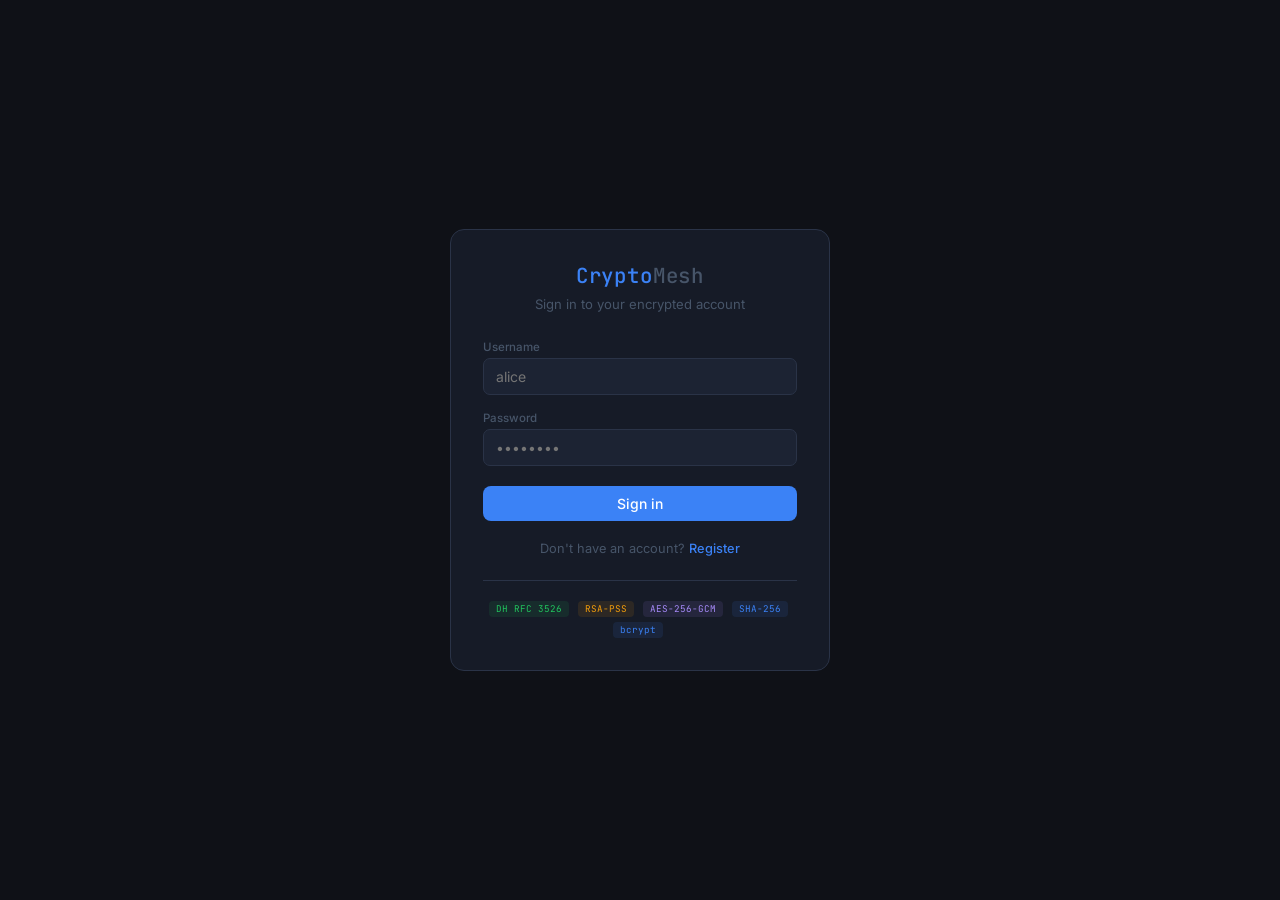
==== static/login.html @ d0db0db7 "add login and registration pages with authentication logic" ====
<!doctype html>
<html lang="en">
  <head>
    <meta charset="UTF-8" />
    <meta name="viewport" content="width=device-width, initial-scale=1.0" />
    <title>CryptoMesh — Sign in</title>
    <link rel="preconnect" href="https://fonts.googleapis.com" />
    <link
      href="https://fonts.googleapis.com/css2?family=Inter:wght@400;500;600&family=JetBrains+Mono:wght@400;500&display=swap"
      rel="stylesheet"
    />
    <link rel="stylesheet" href="/static/css/style.css" />
    <style>
      body {
        justify-content: center;
        align-items: center;
        overflow: auto;
      }
      .auth-card {
        background: var(--surface);
        border: 1px solid var(--border);
        border-radius: 14px;
        padding: 2rem;
        width: 100%;
        max-width: 380px;
      }
      .auth-card-header {
        text-align: center;
        margin-bottom: 1.75rem;
      }
      .auth-card-header .logo {
        font-size: 1.3rem;
        display: block;
        margin-bottom: 0.4rem;
      }
      .auth-card-header p {
        font-size: 0.82rem;
        color: var(--text3);
      }
      .field {
        margin-bottom: 1rem;
      }
      .field label {
        display: block;
        font-size: 0.72rem;
        color: var(--text3);
        margin-bottom: 4px;
        font-weight: 500;
      }
      .field input {
        width: 100%;
        background: var(--card);
        border: 1px solid var(--border);
        border-radius: 7px;
        color: var(--text);
        font-family: var(--sans);
        font-size: 0.875rem;
        padding: 9px 12px;
        outline: none;
        transition: border-color 0.15s;
      }
      .field input:focus {
        border-color: var(--accent);
      }
      .btn-full {
        width: 100%;
        padding: 9px;
        font-size: 0.875rem;
        border-radius: 8px;
        margin-top: 0.25rem;
      }
      .auth-footer {
        text-align: center;
        margin-top: 1.25rem;
        font-size: 0.8rem;
        color: var(--text3);
      }
      .auth-footer a {
        color: var(--accent);
        text-decoration: none;
        font-weight: 500;
      }
      .auth-footer a:hover {
        text-decoration: underline;
      }
      .alert {
        padding: 8px 12px;
        border-radius: 7px;
        font-size: 0.8rem;
        margin-bottom: 1rem;
        display: none;
      }
      .alert.show {
        display: block;
      }
      .alert-err {
        background: rgba(239, 68, 68, 0.08);
        border: 1px solid var(--red);
        color: var(--red);
      }
      .crypto-tags {
        display: flex;
        flex-wrap: wrap;
        gap: 5px;
        justify-content: center;
        margin-top: 1.5rem;
        padding-top: 1.25rem;
        border-top: 1px solid var(--border);
      }
      .tag {
        display: inline-block;
        font-family: var(--mono);
        font-size: 0.58rem;
        padding: 2px 7px;
        border-radius: 4px;
      }
      .tag-dh {
        background: rgba(34, 197, 94, 0.1);
        color: var(--green);
      }
      .tag-enc {
        background: rgba(167, 139, 250, 0.1);
        color: var(--purple);
      }
      .tag-sig {
        background: rgba(245, 158, 11, 0.1);
        color: var(--amber);
      }
      .tag-kdf {
        background: rgba(59, 130, 246, 0.1);
        color: var(--accent);
      }
    </style>
  </head>
  <body>
    <div class="auth-card">
      <div class="auth-card-header">
        <span class="logo">Crypto<em>Mesh</em></span>
        <p>Sign in to your encrypted account</p>
      </div>

      <div class="alert alert-err" id="err"></div>

      <div class="field">
        <label>Username</label>
        <input
          type="text"
          id="username"
          placeholder="alice"
          autocomplete="username"
        />
      </div>
      <div class="field">
        <label>Password</label>
        <input
          type="password"
          id="password"
          placeholder="••••••••"
          autocomplete="current-password"
          onkeydown="if (event.key === 'Enter') doLogin();"
        />
      </div>

      <button class="btn btn-blue btn-full" onclick="doLogin()">Sign in</button>

      <div class="auth-footer">
        Don't have an account? <a href="/register">Register</a>
      </div>

      <div class="crypto-tags">
        <span class="tag tag-dh">DH RFC 3526</span>
        <span class="tag tag-sig">RSA-PSS</span>
        <span class="tag tag-enc">AES-256-GCM</span>
        <span class="tag tag-kdf">SHA-256</span>
        <span class="tag tag-kdf">bcrypt</span>
      </div>
    </div>

    <script>
      async function doLogin() {
        const username = document.getElementById("username").value.trim();
        const password = document.getElementById("password").value;
        const err = document.getElementById("err");
        err.classList.remove("show");

        if (!username || !password) {
          err.textContent = "Please fill in all fields.";
          err.classList.add("show");
          return;
        }

        try {
          const r = await fetch("/api/login", {
            method: "POST",
            headers: { "Content-Type": "application/json" },
            body: JSON.stringify({ username, password }),
          });
          const d = await r.json();
          if (!r.ok) {
            err.textContent = d.error || "Login failed.";
            err.classList.add("show");
            return;
          }
          // Store credentials in sessionStorage for the chat page
          sessionStorage.setItem("cm_user", username);
          sessionStorage.setItem("cm_pass", password);
          window.location.href = "/";
        } catch (e) {
          err.textContent = "Cannot reach server.";
          err.classList.add("show");
        }
      }
    </script>
  </body>
</html>
---- static/css/style.css ----
*,
*::before,
*::after {
  box-sizing: border-box;
  margin: 0;
  padding: 0;
}

:root {
  --bg: #0f1117;
  --surface: #161b27;
  --card: #1c2333;
  --border: #2a3347;
  --border2: #364057;
  --accent: #3b82f6;
  --accent-dim: #1e3a5f;
  --green: #22c55e;
  --green-dim: #14532d;
  --amber: #f59e0b;
  --red: #ef4444;
  --purple: #a78bfa;
  --purple-dim: #3b1f6e;
  --text: #e2e8f0;
  --text2: #94a3b8;
  --text3: #475569;
  --mono: "JetBrains Mono", monospace;
  --sans: "Inter", sans-serif;
  --radius: 10px;
}

body {
  font-family: var(--sans);
  background: var(--bg);
  color: var(--text);
  height: 100vh;
  display: flex;
  flex-direction: column;
  overflow: hidden;
}

/* ── top bar ── */
.topbar {
  display: flex;
  align-items: center;
  justify-content: space-between;
  padding: 0 1rem;
  height: 52px;
  border-bottom: 1px solid var(--border);
  background: var(--surface);
  flex-shrink: 0;
}
.logo {
  font-family: var(--mono);
  font-size: 1rem;
  font-weight: 500;
  color: var(--accent);
  letter-spacing: 0.04em;
}
.logo em {
  color: var(--text3);
  font-style: normal;
}

.auth-area {
  display: flex;
  gap: 8px;
  align-items: center;
}
.auth-area input {
  background: var(--card);
  border: 1px solid var(--border);
  border-radius: 6px;
  color: var(--text);
  font-family: var(--sans);
  font-size: 0.8rem;
  padding: 5px 10px;
  outline: none;
  width: 110px;
}
.auth-area input:focus {
  border-color: var(--accent);
}
.btn {
  padding: 5px 14px;
  border-radius: 6px;
  border: none;
  font-family: var(--sans);
  font-size: 0.8rem;
  font-weight: 500;
  cursor: pointer;
  transition: all 0.15s;
}
.btn-blue {
  background: var(--accent);
  color: #fff;
}
.btn-blue:hover {
  background: #2563eb;
}
.btn-ghost {
  background: var(--card);
  color: var(--text2);
  border: 1px solid var(--border);
}
.btn-ghost:hover {
  color: var(--text);
  border-color: var(--border2);
}
.btn:disabled {
  opacity: 0.4;
  cursor: not-allowed;
}

.user-badge {
  font-family: var(--mono);
  font-size: 0.72rem;
  padding: 4px 10px;
  border-radius: 20px;
  background: var(--accent-dim);
  color: var(--accent);
  border: 1px solid var(--accent);
  display: none;
}

/* ── shell ── */
.shell {
  flex: 1;
  display: flex;
  overflow: hidden;
}

/* ── left sidebar: user list ── */
.sidebar {
  width: 220px;
  border-right: 1px solid var(--border);
  display: flex;
  flex-direction: column;
  background: var(--surface);
  flex-shrink: 0;
}
.sidebar-header {
  padding: 12px 14px;
  border-bottom: 1px solid var(--border);
}
.sidebar-header h3 {
  font-size: 0.7rem;
  font-weight: 600;
  letter-spacing: 0.1em;
  text-transform: uppercase;
  color: var(--text3);
}
.user-list {
  flex: 1;
  overflow-y: auto;
  padding: 8px;
}
.user-item {
  display: flex;
  align-items: center;
  gap: 10px;
  padding: 9px 10px;
  border-radius: 8px;
  cursor: pointer;
  transition: background 0.1s;
  border: 1px solid transparent;
}
.user-item:hover {
  background: var(--card);
}
.user-item.active {
  background: var(--accent-dim);
  border-color: rgba(59, 130, 246, 0.3);
}
.user-item.active .uname {
  color: var(--accent);
}
.avatar {
  width: 34px;
  height: 34px;
  border-radius: 50%;
  display: flex;
  align-items: center;
  justify-content: center;
  font-weight: 600;
  font-size: 0.75rem;
  flex-shrink: 0;
}
.uname {
  font-size: 0.82rem;
  font-weight: 500;
}
.ustatus {
  font-size: 0.65rem;
  color: var(--text3);
}

.sidebar-footer {
  padding: 10px;
  border-top: 1px solid var(--border);
}
.new-user-btn {
  width: 100%;
  padding: 7px;
  border: 1px dashed var(--border2);
  border-radius: 8px;
  background: none;
  color: var(--text3);
  font-size: 0.78rem;
  cursor: pointer;
  transition: all 0.15s;
}
.new-user-btn:hover {
  color: var(--text);
  border-color: var(--accent);
}

/* ── chat area ── */
.chat-area {
  flex: 1;
  display: flex;
  flex-direction: column;
  overflow: hidden;
}

.chat-header {
  padding: 12px 16px;
  border-bottom: 1px solid var(--border);
  display: flex;
  align-items: center;
  justify-content: space-between;
  background: var(--surface);
  flex-shrink: 0;
}
.chat-title {
  font-size: 0.9rem;
  font-weight: 600;
}
.chat-subtitle {
  font-size: 0.7rem;
  color: var(--text3);
  margin-top: 2px;
  font-family: var(--mono);
}

.btn-inspector {
  display: flex;
  align-items: center;
  gap: 6px;
  padding: 6px 12px;
  border-radius: 6px;
  border: 1px solid var(--purple);
  background: var(--purple-dim);
  color: var(--purple);
  font-size: 0.75rem;
  font-weight: 500;
  cursor: pointer;
  transition: all 0.15s;
}
.btn-inspector:hover {
  background: rgba(167, 139, 250, 0.2);
}
.btn-inspector .dot {
  width: 6px;
  height: 6px;
  border-radius: 50%;
  background: var(--purple);
}

.messages {
  flex: 1;
  overflow-y: auto;
  padding: 16px;
  display: flex;
  flex-direction: column;
  gap: 10px;
}

/* ── message bubbles ── */
.msg-row {
  display: flex;
  gap: 8px;
  max-width: 75%;
}
.msg-row.sent {
  align-self: flex-end;
  flex-direction: row-reverse;
}
.msg-row.received {
  align-self: flex-start;
}

.bubble-avatar {
  width: 28px;
  height: 28px;
  border-radius: 50%;
  font-size: 0.65rem;
  font-weight: 600;
  display: flex;
  align-items: center;
  justify-content: center;
  flex-shrink: 0;
  align-self: flex-end;
}

.bubble-wrap {
  display: flex;
  flex-direction: column;
  gap: 3px;
}
.msg-row.sent .bubble-wrap {
  align-items: flex-end;
}

.bubble {
  padding: 9px 13px;
  border-radius: 16px;
  font-size: 0.875rem;
  line-height: 1.5;
  position: relative;
  cursor: pointer;
  transition: opacity 0.15s;
}
.bubble:hover {
  opacity: 0.9;
}
.msg-row.sent .bubble {
  background: var(--accent);
  color: #fff;
  border-bottom-right-radius: 4px;
}
.msg-row.received .bubble {
  background: var(--card);
  color: var(--text);
  border: 1px solid var(--border);
  border-bottom-left-radius: 4px;
}

.bubble-meta {
  display: flex;
  align-items: center;
  gap: 6px;
}
.bubble-time {
  font-size: 0.62rem;
  color: var(--text3);
}
.sig-ok {
  font-size: 0.6rem;
  color: var(--green);
  font-family: var(--mono);
}
.sig-bad {
  font-size: 0.6rem;
  color: var(--red);
  font-family: var(--mono);
}
.crypto-hint {
  font-size: 0.6rem;
  color: var(--text3);
  font-family: var(--mono);
}

/* ── compose ── */
.compose {
  padding: 12px 16px;
  border-top: 1px solid var(--border);
  display: flex;
  gap: 8px;
  align-items: flex-end;
  background: var(--surface);
  flex-shrink: 0;
}
.compose textarea {
  flex: 1;
  background: var(--card);
  border: 1px solid var(--border);
  border-radius: 10px;
  color: var(--text);
  font-family: var(--sans);
  font-size: 0.875rem;
  padding: 9px 12px;
  outline: none;
  resize: none;
  min-height: 40px;
  max-height: 120px;
  line-height: 1.5;
}
.compose textarea:focus {
  border-color: var(--accent);
}
.compose textarea::placeholder {
  color: var(--text3);
}
.btn-send {
  width: 38px;
  height: 38px;
  border-radius: 8px;
  border: none;
  background: var(--accent);
  color: #fff;
  cursor: pointer;
  font-size: 1.1rem;
  display: flex;
  align-items: center;
  justify-content: center;
  transition: background 0.15s;
  flex-shrink: 0;
}
.btn-send:hover {
  background: #2563eb;
}
.btn-send:disabled {
  background: var(--border);
  cursor: not-allowed;
}

.empty-chat {
  flex: 1;
  display: flex;
  flex-direction: column;
  align-items: center;
  justify-content: center;
  gap: 8px;
  color: var(--text3);
}
.empty-chat .icon {
  font-size: 2.5rem;
}
.empty-chat p {
  font-size: 0.875rem;
}

/* ── inspector panel ── */
.inspector {
  width: 340px;
  border-left: 1px solid var(--border);
  background: var(--surface);
  display: flex;
  flex-direction: column;
  overflow: hidden;
  transition: width 0.2s ease;
}
.inspector.hidden {
  width: 0;
  overflow: hidden;
  border: none;
}

.inspector-header {
  padding: 12px 14px;
  border-bottom: 1px solid var(--border);
  display: flex;
  align-items: center;
  justify-content: space-between;
  flex-shrink: 0;
}
.inspector-header h3 {
  font-size: 0.78rem;
  font-weight: 600;
  color: var(--purple);
  letter-spacing: 0.06em;
  text-transform: uppercase;
}
.btn-close-inspector {
  background: none;
  border: none;
  color: var(--text3);
  cursor: pointer;
  font-size: 1rem;
  padding: 2px 4px;
  border-radius: 4px;
}
.btn-close-inspector:hover {
  color: var(--text);
  background: var(--card);
}

.inspector-body {
  flex: 1;
  overflow-y: auto;
  padding: 12px;
}

.insp-placeholder {
  color: var(--text3);
  font-size: 0.8rem;
  text-align: center;
  margin-top: 2rem;
  line-height: 1.6;
}

.insp-section {
  margin-bottom: 14px;
}
.insp-label {
  font-size: 0.62rem;
  font-weight: 600;
  letter-spacing: 0.1em;
  text-transform: uppercase;
  color: var(--text3);
  margin-bottom: 6px;
}

.step-item {
  padding: 8px 10px;
  background: var(--card);
  border-radius: 7px;
  margin-bottom: 6px;
  border-left: 3px solid var(--border2);
  animation: fadeUp 0.25s ease forwards;
  opacity: 0;
}
.step-item.dh {
  border-left-color: var(--green);
}
.step-item.kdf {
  border-left-color: var(--accent);
}
.step-item.enc {
  border-left-color: var(--purple);
}
.step-item.sig {
  border-left-color: var(--amber);
}
.step-item.auth {
  border-left-color: var(--red);
}
.step-item.save {
  border-left-color: var(--text3);
}

@keyframes fadeUp {
  from {
    opacity: 0;
    transform: translateY(6px);
  }
  to {
    opacity: 1;
    transform: none;
  }
}

.step-name {
  font-size: 0.78rem;
  font-weight: 500;
  margin-bottom: 4px;
}
.step-detail {
  font-family: var(--mono);
  font-size: 0.65rem;
  color: var(--text2);
  word-break: break-all;
  line-height: 1.55;
}

.tag {
  display: inline-block;
  font-family: var(--mono);
  font-size: 0.58rem;
  padding: 1px 6px;
  border-radius: 4px;
  margin-right: 4px;
}
.tag-dh {
  background: rgba(34, 197, 94, 0.12);
  color: var(--green);
}
.tag-enc {
  background: rgba(167, 139, 250, 0.12);
  color: var(--purple);
}
.tag-sig {
  background: rgba(245, 158, 11, 0.12);
  color: var(--amber);
}
.tag-kdf {
  background: rgba(59, 130, 246, 0.12);
  color: var(--accent);
}

.algo-badge {
  font-family: var(--mono);
  font-size: 0.65rem;
  padding: 5px 9px;
  background: var(--card);
  border: 1px solid var(--border);
  border-radius: 6px;
  color: var(--text2);
  word-break: break-all;
  line-height: 1.6;
}

/* ── register modal ── */
.modal-overlay {
  position: fixed;
  inset: 0;
  background: rgba(0, 0, 0, 0.6);
  display: flex;
  align-items: center;
  justify-content: center;
  z-index: 100;
  display: none;
}
.modal-overlay.show {
  display: flex;
}
.modal {
  background: var(--surface);
  border: 1px solid var(--border);
  border-radius: 14px;
  padding: 1.5rem;
  width: 340px;
}
.modal h3 {
  font-size: 1rem;
  font-weight: 600;
  margin-bottom: 1rem;
}
.field {
  margin-bottom: 0.85rem;
}
.field label {
  display: block;
  font-size: 0.72rem;
  color: var(--text3);
  margin-bottom: 4px;
  font-weight: 500;
}
.field input {
  width: 100%;
  background: var(--card);
  border: 1px solid var(--border);
  border-radius: 7px;
  color: var(--text);
  font-family: var(--sans);
  font-size: 0.85rem;
  padding: 7px 11px;
  outline: none;
}
.field input:focus {
  border-color: var(--accent);
}
.modal-actions {
  display: flex;
  gap: 8px;
  margin-top: 1.1rem;
}
.alert {
  padding: 7px 10px;
  border-radius: 6px;
  font-size: 0.78rem;
  margin-bottom: 0.75rem;
  display: none;
}
.alert.show {
  display: block;
}
.alert-err {
  background: rgba(239, 68, 68, 0.1);
  border: 1px solid var(--red);
  color: var(--red);
}
.alert-ok {
  background: rgba(34, 197, 94, 0.1);
  border: 1px solid var(--green);
  color: var(--green);
}

/* scrollbar */
::-webkit-scrollbar {
  width: 5px;
}
::-webkit-scrollbar-track {
  background: transparent;
}
::-webkit-scrollbar-thumb {
  background: var(--border2);
  border-radius: 4px;
}
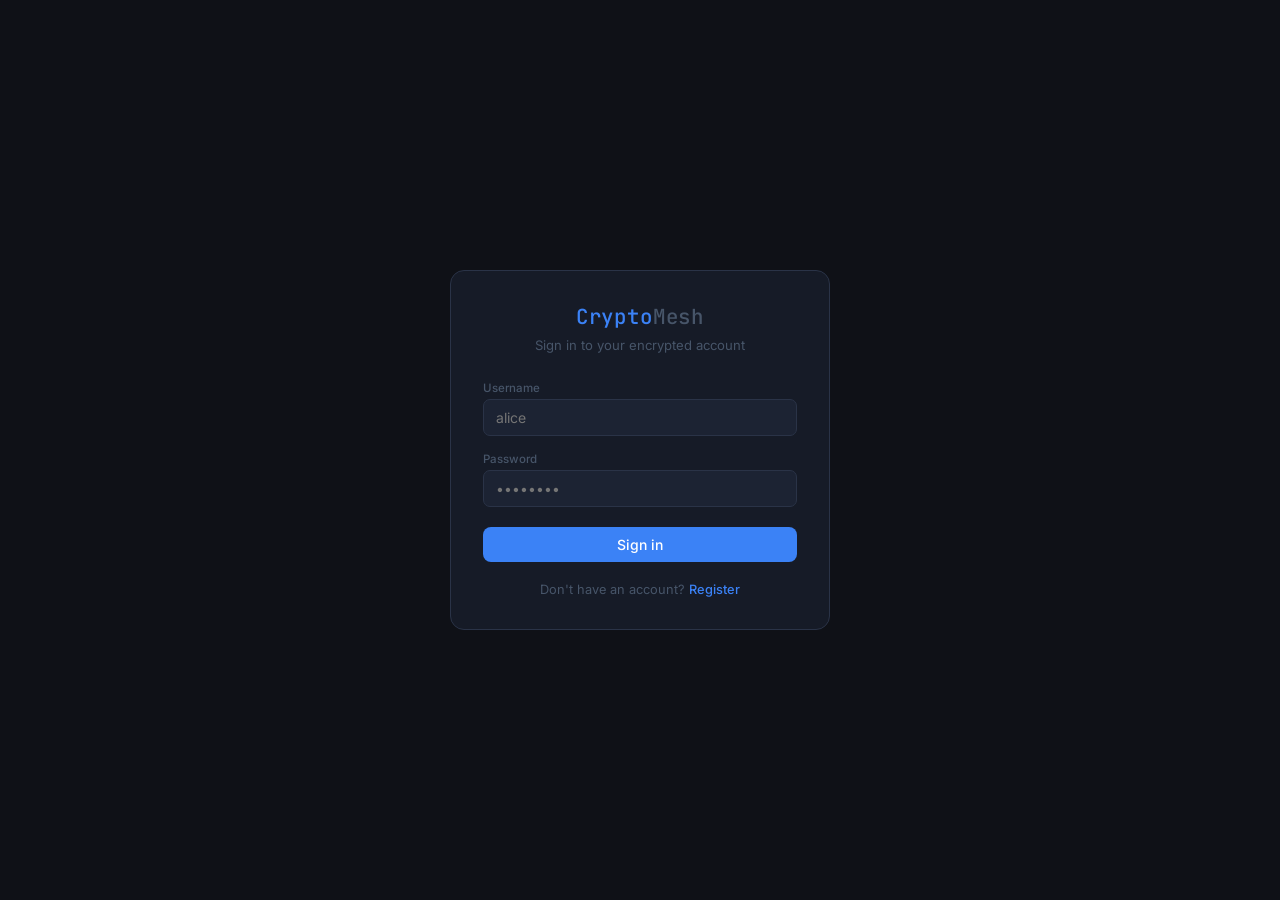
==== commit 4a6a3961: "Remove unused crypto tags from login and register pages; clean up CSS structure" ====
--- a/static/login.html
+++ b/static/login.html
@@ -98,15 +98,7 @@
         border: 1px solid var(--red);
         color: var(--red);
       }
-      .crypto-tags {
-        display: flex;
-        flex-wrap: wrap;
-        gap: 5px;
-        justify-content: center;
-        margin-top: 1.5rem;
-        padding-top: 1.25rem;
-        border-top: 1px solid var(--border);
-      }
+
       .tag {
         display: inline-block;
         font-family: var(--mono);
@@ -166,14 +158,6 @@
       <div class="auth-footer">
         Don't have an account? <a href="/register">Register</a>
       </div>
-
-      <div class="crypto-tags">
-        <span class="tag tag-dh">DH RFC 3526</span>
-        <span class="tag tag-sig">RSA-PSS</span>
-        <span class="tag tag-enc">AES-256-GCM</span>
-        <span class="tag tag-kdf">SHA-256</span>
-        <span class="tag tag-kdf">bcrypt</span>
-      </div>
     </div>
 
     <script>
--- a/static/css/style.css
+++ b/static/css/style.css
@@ -194,10 +194,6 @@
   color: var(--text3);
 }
 
-.sidebar-footer {
-  padding: 10px;
-  border-top: 1px solid var(--border);
-}
 .new-user-btn {
   width: 100%;
   padding: 7px;
@@ -234,12 +230,6 @@
 .chat-title {
   font-size: 0.9rem;
   font-weight: 600;
-}
-.chat-subtitle {
-  font-size: 0.7rem;
-  color: var(--text3);
-  margin-top: 2px;
-  font-family: var(--mono);
 }
 
 .btn-inspector {
@@ -677,3 +667,33 @@
   background: var(--border2);
   border-radius: 4px;
 }
+/* ===============================
+   Unread Badge
+================================== */
+
+.unread-badge {
+
+    min-width: 22px;
+    height: 22px;
+
+    border-radius: 50%;
+
+    background: #ef4444;
+
+    color: white;
+
+    display: flex;
+
+    justify-content: center;
+
+    align-items: center;
+
+    font-size: 12px;
+
+    font-weight: bold;
+
+    margin-left: auto;
+
+    padding: 0 6px;
+
+}
